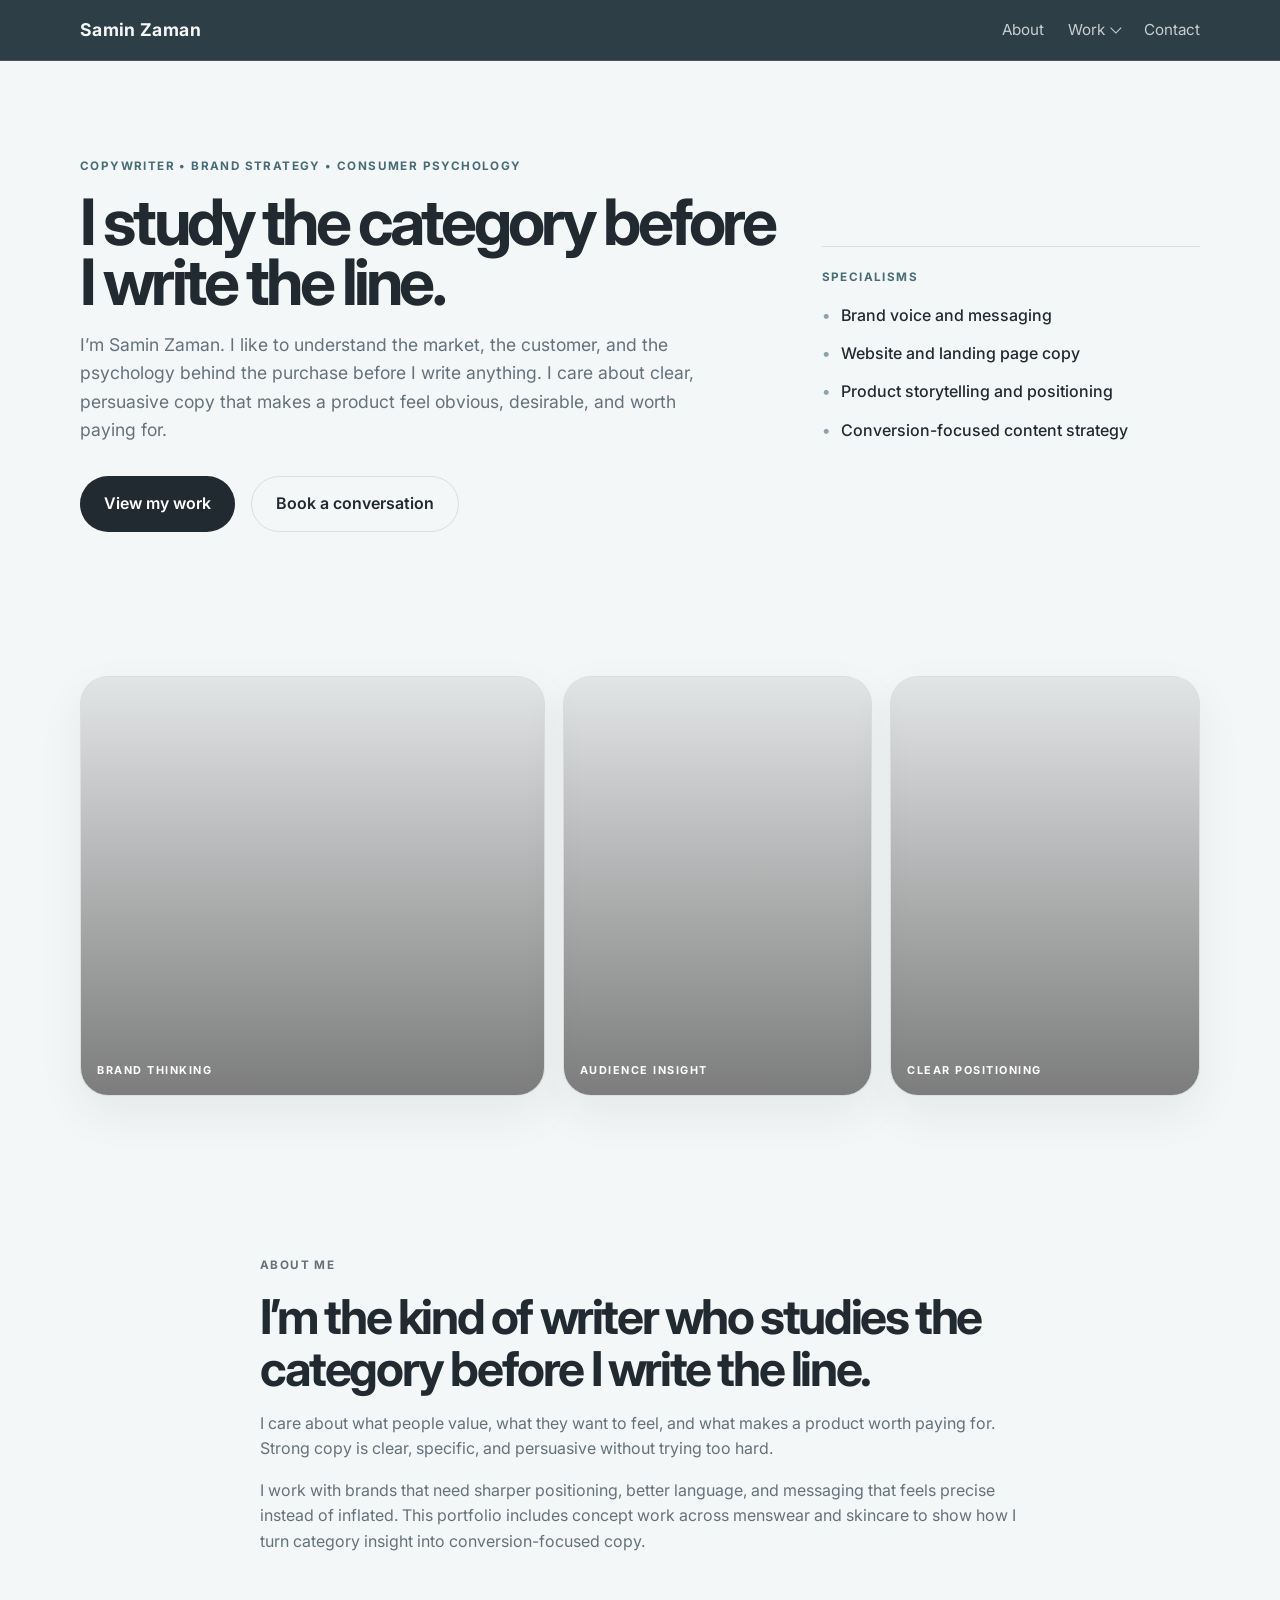
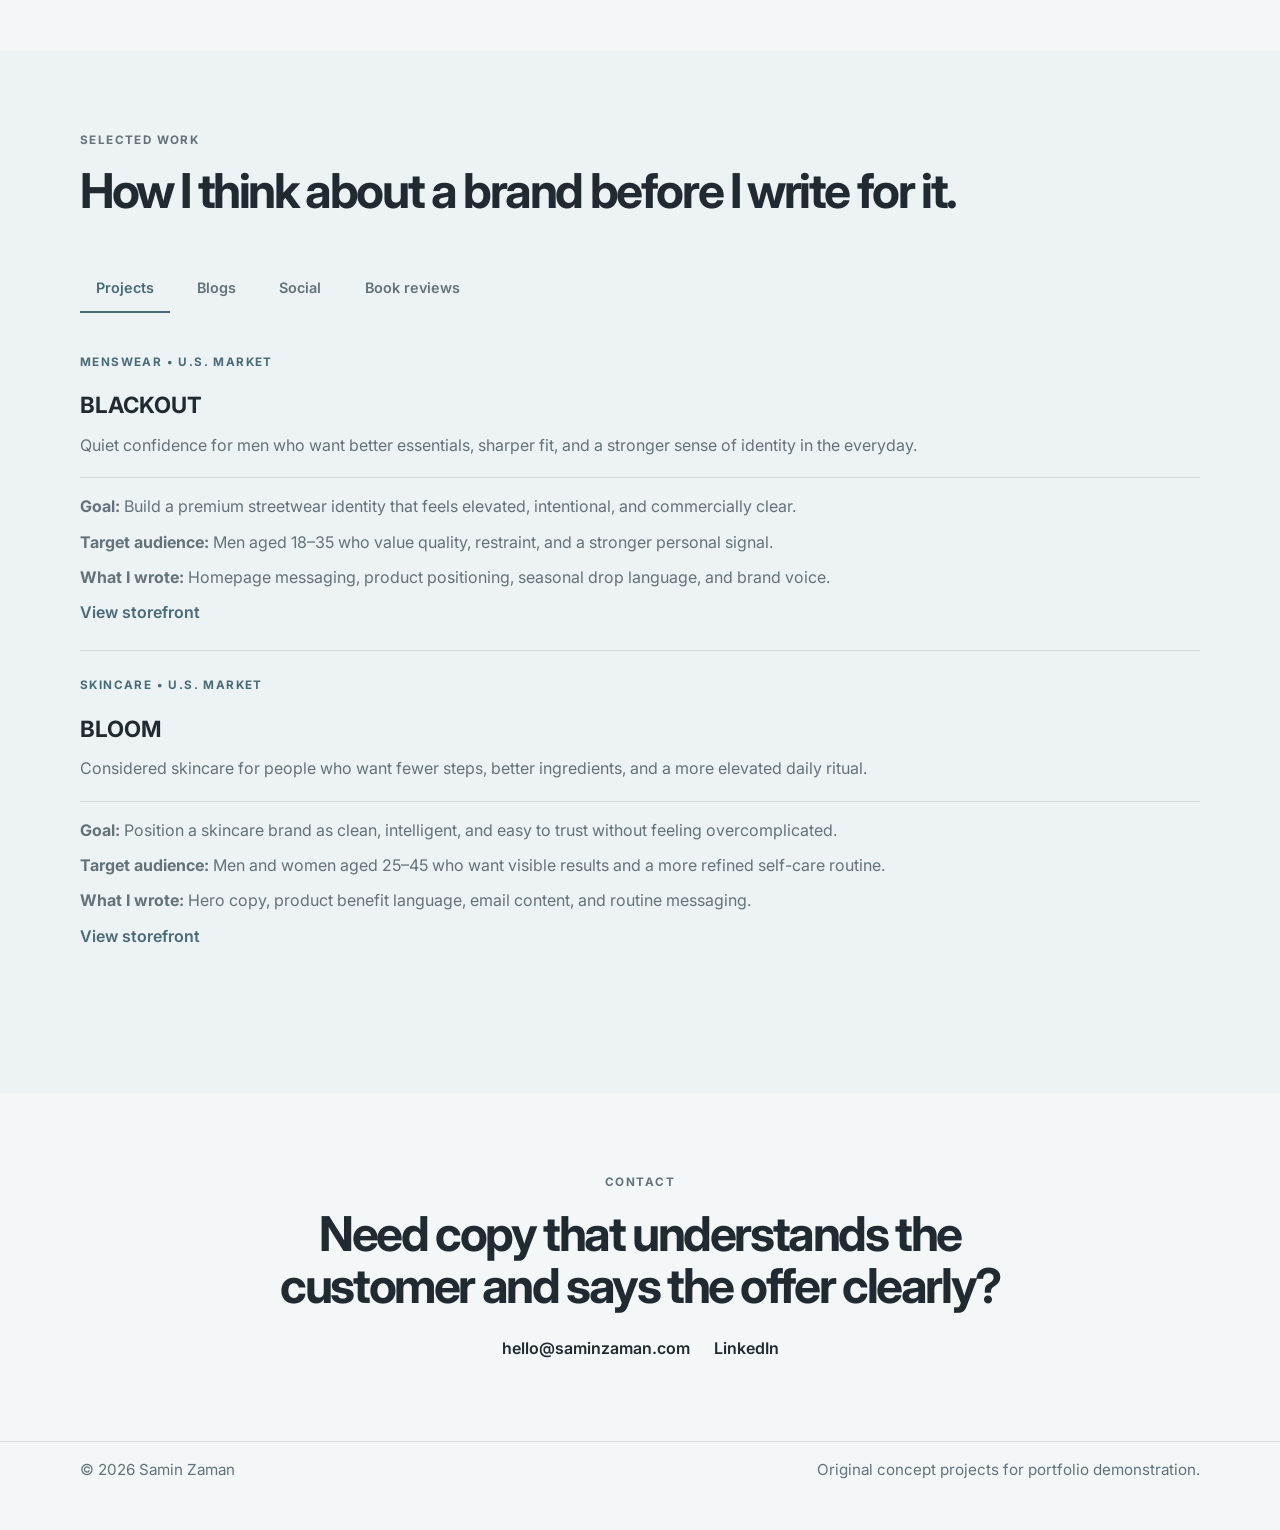
==== index.html @ b3afedee "Switch work categories in place" ====
<!DOCTYPE html>
<html lang="en">
  <head>
    <meta charset="UTF-8" />
    <meta name="viewport" content="width=device-width, initial-scale=1.0" />
    <title>Samin Zaman | Copywriter</title>
    <meta
      name="description"
      content="Portfolio of Samin Zaman, a copywriter crafting clear, audience-first messaging for consumer brands."
    />
    <link rel="preconnect" href="https://fonts.googleapis.com" />
    <link rel="preconnect" href="https://fonts.gstatic.com" crossorigin />
    <link
      href="https://fonts.googleapis.com/css2?family=Inter:wght@400;500;600;700;800&display=swap"
      rel="stylesheet"
    />
    <link rel="stylesheet" href="styles.css" />
  </head>
  <body>
    <header class="site-header">
      <div class="container nav-wrap">
        <a href="index.html" class="brand">Samin Zaman</a>
        <nav class="site-nav" aria-label="Main navigation">
          <a href="#about">About</a>
          <details class="nav-dropdown">
            <summary>Work</summary>
            <div class="dropdown-menu">
              <a href="#projects">Projects</a>
              <a href="#blogs">Blogs</a>
              <a href="#social">Social</a>
              <a href="#reviews">Book reviews</a>
            </div>
          </details>
          <a href="#contact">Contact</a>
        </nav>
      </div>
    </header>

    <main>
      <section class="hero">
        <div class="container hero-grid">
          <div>
            <p class="eyebrow">Copywriter • Brand strategy • Consumer psychology</p>
            <h1>I study the category before I write the line.</h1>
            <p class="lead">
              I’m Samin Zaman. I like to understand the market, the customer, and the psychology behind the purchase before I write anything. I care about clear, persuasive copy that makes a product feel obvious, desirable, and worth paying for.
            </p>
            <div class="cta-row">
              <a class="button primary" href="#work">View my work</a>
              <a class="button secondary" href="#contact">Book a conversation</a>
            </div>
          </div>

          <div class="hero-card">
            <p class="card-label">Specialisms</p>
            <ul>
              <li>Brand voice and messaging</li>
              <li>Website and landing page copy</li>
              <li>Product storytelling and positioning</li>
              <li>Conversion-focused content strategy</li>
            </ul>
          </div>
        </div>
      </section>

      <section class="section image-strip-section">
        <div class="container image-strip">
          <figure class="image-tile image-tile-one">
            <figcaption>Brand thinking</figcaption>
          </figure>
          <figure class="image-tile image-tile-two">
            <figcaption>Audience insight</figcaption>
          </figure>
          <figure class="image-tile image-tile-three">
            <figcaption>Clear positioning</figcaption>
          </figure>
        </div>
      </section>

      <section id="about" class="section">
        <div class="container narrow">
          <p class="section-tag">About me</p>
          <h2>I’m the kind of writer who studies the category before I write the line.</h2>
          <p>
            I care about what people value, what they want to feel, and what makes a product worth paying for. Strong copy is clear, specific, and persuasive without trying too hard.
          </p>
          <p>
            I work with brands that need sharper positioning, better language, and messaging that feels precise instead of inflated. This portfolio includes concept work across menswear and skincare to show how I turn category insight into conversion-focused copy.
          </p>
        </div>
      </section>

      <section id="work" class="section alt">
        <div class="container">
          <div class="section-header">
            <div>
              <p class="section-tag">Selected work</p>
              <h2>How I think about a brand before I write for it.</h2>
            </div>
          </div>

          <nav class="work-tabs" aria-label="Work categories">
            <button id="projects-tab" class="work-tab is-active" type="button" role="tab" aria-selected="true" aria-controls="projects" data-work-tab="projects">Projects</button>
            <button id="blogs-tab" class="work-tab" type="button" role="tab" aria-selected="false" aria-controls="blogs" data-work-tab="blogs">Blogs</button>
            <button id="social-tab" class="work-tab" type="button" role="tab" aria-selected="false" aria-controls="social" data-work-tab="social">Social</button>
            <button id="reviews-tab" class="work-tab" type="button" role="tab" aria-selected="false" aria-controls="reviews" data-work-tab="reviews">Book reviews</button>
          </nav>

          <div id="projects" class="project-stack work-panel" role="tabpanel" aria-labelledby="projects-tab" data-work-panel="projects">
            <article class="project-entry">
              <div class="project-meta">Menswear • U.S. market</div>
              <h3><a class="project-title-link" href="https://samin-zaman1.github.io/blackout/" target="_blank" rel="noreferrer">BLACKOUT</a></h3>
              <p>
                Quiet confidence for men who want better essentials, sharper fit, and a stronger sense of identity in the everyday.
              </p>

              <div class="brief-block">
                <p><strong>Goal:</strong> Build a premium streetwear identity that feels elevated, intentional, and commercially clear.</p>
                <p><strong>Target audience:</strong> Men aged 18–35 who value quality, restraint, and a stronger personal signal.</p>
                <p><strong>What I wrote:</strong> Homepage messaging, product positioning, seasonal drop language, and brand voice.</p>
              </div>

              <a href="https://samin-zaman1.github.io/blackout/" class="inline-link" target="_blank" rel="noreferrer">View storefront</a>
            </article>

            <article class="project-entry">
              <div class="project-meta">Skincare • U.S. market</div>
              <h3><a class="project-title-link" href="https://samin-zaman1.github.io/bloom/" target="_blank" rel="noreferrer">BLOOM</a></h3>
              <p>
                Considered skincare for people who want fewer steps, better ingredients, and a more elevated daily ritual.
              </p>

              <div class="brief-block">
                <p><strong>Goal:</strong> Position a skincare brand as clean, intelligent, and easy to trust without feeling overcomplicated.</p>
                <p><strong>Target audience:</strong> Men and women aged 25–45 who want visible results and a more refined self-care routine.</p>
                <p><strong>What I wrote:</strong> Hero copy, product benefit language, email content, and routine messaging.</p>
              </div>

              <a href="https://samin-zaman1.github.io/bloom/" class="inline-link" target="_blank" rel="noreferrer">View storefront</a>
            </article>
          </div>

          <div class="work-writing">
            <section id="blogs" class="work-subsection work-panel" role="tabpanel" aria-labelledby="blogs-tab" data-work-panel="blogs" hidden>
              <p class="section-tag">Blogs</p>
              <h3>Longer pieces built around perspective, culture, and consumer behavior.</h3>
              <p>
                I write essays and brand-led blog content that turn observation into clear, useful language. The focus is on signal over noise: sharper thinking, stronger structure, and a tone that feels informed rather than inflated.
              </p>
            </section>

            <section id="social" class="work-subsection work-panel" role="tabpanel" aria-labelledby="social-tab" data-work-panel="social" hidden>
              <p class="section-tag">Social media content</p>
              <h3>Short-form copy that lands fast and still feels human.</h3>
              <p>
                Social content is where brand voice gets tested. I write captions, launch copy, and platform-specific messaging that balances aspiration with clarity, helping products feel relevant without sounding forced.
              </p>
            </section>

            <section id="reviews" class="work-subsection work-panel" role="tabpanel" aria-labelledby="reviews-tab" data-work-panel="reviews" hidden>
              <p class="section-tag">Book reviews</p>
              <h3>Criticism and reflection shaped by taste, attention, and the way culture moves.</h3>
              <p>
                I also write reflective reviews and cultural notes that connect reading to how people think, buy, and value things. The goal is to translate ideas into language that feels thoughtful, precise, and genuinely lived-in.
              </p>
            </section>
          </div>
        </div>
      </section>

      <section id="contact" class="section contact">
        <div class="container narrow center">
          <p class="section-tag">Contact</p>
          <h2>Need copy that understands the customer and says the offer clearly?</h2>
          <div class="contact-links">
            <a href="mailto:hello@saminzaman.com">hello@saminzaman.com</a>
            <a href="https://www.linkedin.com" target="_blank" rel="noreferrer">LinkedIn</a>
          </div>
        </div>
      </section>
    </main>

    <footer class="site-footer">
      <div class="container footer-wrap">
        <p>© <span id="year"></span> Samin Zaman</p>
        <p>Original concept projects for portfolio demonstration.</p>
      </div>
    </footer>

    <script src="script.js"></script>
  </body>
</html>
---- styles.css ----
:root {
  --bg: #f4f7f8;
  --panel: #ffffff;
  --panel-alt: #edf2f4;
  --ink: #202a30;
  --muted: #64727a;
  --line: rgba(32, 42, 48, 0.12);
  --accent: #496b78;
  --accent-soft: #dce8ec;
  --gold: #8ba3ad;
  --shadow: 0 18px 45px rgba(32, 42, 48, 0.07);
}

* {
  box-sizing: border-box;
}

html {
  scroll-behavior: smooth;
}

body {
  margin: 0;
  font-family: "Inter", sans-serif;
  background: var(--bg);
  color: var(--ink);
  line-height: 1.6;
}

a {
  color: inherit;
  text-decoration: none;
}

img {
  max-width: 100%;
  display: block;
}

p,
ul {
  margin-top: 0;
}

.container {
  width: min(1120px, calc(100% - 2rem));
  margin: 0 auto;
}

.narrow {
  max-width: 760px;
}

.site-header {
  position: sticky;
  top: 0;
  z-index: 20;
  backdrop-filter: blur(10px);
  background: rgba(38, 55, 63, 0.96);
  border-bottom: 1px solid rgba(255, 255, 255, 0.12);
}

.nav-wrap {
  display: flex;
  align-items: center;
  justify-content: space-between;
  padding: 1rem 0;
}

.brand {
  font-size: 1.1rem;
  font-weight: 700;
  letter-spacing: 0.02em;
  color: #f4f7f8;
}

.site-nav {
  display: flex;
  align-items: center;
  gap: 1.5rem;
  font-size: 0.95rem;
  color: rgba(244, 247, 248, 0.78);
}

.nav-dropdown {
  position: relative;
}

.nav-dropdown summary {
  cursor: pointer;
  list-style: none;
  color: inherit;
}

.nav-dropdown summary::-webkit-details-marker {
  display: none;
}

.nav-dropdown summary::after {
  content: "";
  display: inline-block;
  width: 0.42rem;
  height: 0.42rem;
  margin: 0 0 0.18rem 0.45rem;
  border-right: 1px solid currentColor;
  border-bottom: 1px solid currentColor;
  transform: rotate(45deg);
  transition: transform 0.2s ease;
}

.nav-dropdown[open] summary::after {
  margin-bottom: -0.05rem;
  transform: rotate(225deg);
}

.dropdown-menu {
  position: absolute;
  top: calc(100% + 0.75rem);
  right: 0;
  min-width: 170px;
  padding: 0.6rem 0;
  background: #2f454e;
  border: 1px solid rgba(255, 255, 255, 0.16);
  box-shadow: 0 16px 32px rgba(18, 28, 33, 0.2);
}

.dropdown-menu a {
  display: block;
  padding: 0.55rem 0.9rem;
  white-space: nowrap;
  color: rgba(244, 247, 248, 0.86);
}

.dropdown-menu a:hover {
  background: rgba(255, 255, 255, 0.1);
  color: #ffffff;
}

.site-nav > a:hover,
.nav-dropdown summary:hover,
.inline-link:hover,
.contact-links a:hover {
  color: var(--accent);
}

.site-nav > a:hover,
.nav-dropdown summary:hover {
  color: #ffffff;
}

.hero {
  padding: 6rem 0 4rem;
}

.hero-grid {
  display: grid;
  grid-template-columns: 1.5fr 0.8fr;
  gap: 2rem;
  align-items: center;
}

.eyebrow,
.section-tag,
.project-meta,
.card-label {
  color: var(--accent);
  text-transform: uppercase;
  letter-spacing: 0.12em;
  font-size: 0.73rem;
  font-weight: 700;
  margin-bottom: 1rem;
}

.light {
  color: rgba(255, 255, 255, 0.8);
}

h1 {
  font-size: clamp(2.8rem, 5vw, 5rem);
  line-height: 0.94;
  margin: 0 0 1.2rem;
  letter-spacing: -0.06em;
}

h2 {
  font-size: clamp(2rem, 4vw, 3rem);
  line-height: 1.08;
  letter-spacing: -0.05em;
  margin: 0 0 1rem;
}

h3 {
  font-size: 1.4rem;
  margin: 0 0 0.6rem;
}

.project-title-link:hover {
  color: var(--accent);
}

.lead,
.note,
.service-item p,
.project-card p,
.project-card li,
.contact p,
.narrow p,
.section p {
  color: var(--muted);
}

.lead {
  max-width: 620px;
  font-size: 1.1rem;
}

.cta-row {
  display: flex;
  gap: 1rem;
  margin-top: 2rem;
  flex-wrap: wrap;
}

.button {
  display: inline-flex;
  align-items: center;
  justify-content: center;
  border-radius: 999px;
  padding: 0.9rem 1.5rem;
  font-weight: 600;
  transition: 0.2s ease;
}

.button.primary {
  background: var(--ink);
  color: #fff;
}

.button.primary:hover {
  background: var(--accent);
}

.button.secondary {
  border: 1px solid var(--line);
  background: transparent;
}

.hero-card {
  background: transparent;
  border-top: 1px solid var(--line);
  border-left: none;
  border-right: none;
  border-bottom: none;
  border-radius: 0;
  box-shadow: none;
  padding: 1.3rem 0 0;
}

.hero-card ul {
  list-style: none;
  padding: 0;
  margin: 0;
  display: grid;
  gap: 0.8rem;
  color: var(--ink);
  font-weight: 500;
}

.hero-card li {
  position: relative;
  padding-left: 1.2rem;
}

.hero-card li::before {
  content: "•";
  position: absolute;
  left: 0;
  color: var(--gold);
}

.image-strip-section {
  padding-top: 0;
}

.image-strip {
  display: grid;
  grid-template-columns: 1.5fr 1fr 1fr;
  gap: 1.1rem;
  align-items: stretch;
}

.image-tile {
  position: relative;
  min-height: 320px;
  margin: 0;
  border-radius: 28px;
  background-size: cover;
  background-position: center;
  border: 1px solid var(--line);
  box-shadow: var(--shadow);
  overflow: hidden;
  display: flex;
  align-items: flex-end;
  padding: 1rem;
}

.image-tile::before {
  content: "";
  position: absolute;
  inset: 0;
  background: linear-gradient(180deg, rgba(14, 12, 11, 0.08), rgba(14, 12, 11, 0.52));
}

.image-tile figcaption {
  position: relative;
  z-index: 1;
  color: #fff;
  font-size: 0.68rem;
  letter-spacing: 0.14em;
  text-transform: uppercase;
  font-weight: 700;
}

.image-tile-one {
  min-height: 420px;
  background-image: url('https://images.unsplash.com/photo-1522202176988-66273c2fd55f?auto=format&fit=crop&w=1200&q=80');
}

.image-tile-two {
  min-height: 420px;
  background-image: url('https://images.unsplash.com/photo-1521572267360-ee0c2909d518?auto=format&fit=crop&w=1200&q=80');
}

.image-tile-three {
  min-height: 420px;
  background-image: url('https://images.unsplash.com/photo-1515377905703-c4788e51af15?auto=format&fit=crop&w=1200&q=80');
}

.section {
  padding: 5rem 0;
}

.section.alt {
  background: var(--panel-alt);
}

.section-header {
  display: flex;
  align-items: end;
  justify-content: space-between;
  gap: 1rem;
  margin-bottom: 2rem;
}

.work-tabs {
  display: flex;
  gap: 0.35rem;
  margin-bottom: 2.5rem;
  overflow-x: auto;
  scrollbar-width: thin;
}

.work-tab {
  appearance: none;
  flex: 0 0 auto;
  padding: 0.7rem 1rem;
  border: 0;
  border-bottom: 2px solid transparent;
  background: transparent;
  color: var(--muted);
  font: inherit;
  font-size: 0.9rem;
  font-weight: 600;
  white-space: nowrap;
  cursor: pointer;
}

.work-tab:hover,
.work-tab:focus-visible,
.work-tab.is-active {
  color: var(--accent);
  border-bottom-color: var(--accent);
}

.work-tab:focus-visible {
  outline: 2px solid var(--accent);
  outline-offset: 2px;
}

.work-tab + .work-tab {
  margin-left: 0.35rem;
}

.work-writing {
  margin-top: 4rem;
}

.work-subsection {
  scroll-margin-top: 6rem;
  border-top: 1px solid var(--line);
  padding: 2rem 0 0;
}

.work-subsection + .work-subsection {
  margin-top: 2.5rem;
}

#projects .project-entry:first-child {
  border-top: none;
  padding-top: 0;
}

.note {
  max-width: 420px;
}

.project-stack,
.services-grid {
  display: grid;
  grid-template-columns: 1fr;
  gap: 1.5rem;
}

.project-entry,
.service-item,
.overview-card {
  background: transparent;
  border: none;
  border-top: 1px solid var(--line);
  border-radius: 0;
  padding: 1.6rem 0 0;
  box-shadow: none;
}

.project-entry ul,
.project-card ul {
  margin: 1rem 0 1.2rem;
  padding-left: 1.1rem;
  color: var(--muted);
}

.brief-block {
  margin-top: 1.2rem;
  padding-top: 1rem;
  border-top: 1px solid var(--line);
}

.brief-block p {
  margin-bottom: 0.6rem;
}

.sample-stack {
  display: grid;
  grid-template-columns: 1fr;
  gap: 1.5rem;
}

.sample-item {
  border-top: 1px solid var(--line);
  padding-top: 1.4rem;
}

.sample-tag {
  color: var(--accent);
  text-transform: uppercase;
  letter-spacing: 0.12em;
  font-size: 0.7rem;
  font-weight: 700;
  margin-bottom: 0.7rem;
}

.inline-link {
  color: var(--accent);
  font-weight: 600;
}

.services-grid {
  margin-top: 2rem;
}

.contact {
  text-align: center;
}

.contact-links {
  display: flex;
  justify-content: center;
  gap: 1.5rem;
  flex-wrap: wrap;
  margin-top: 1.5rem;
  font-weight: 600;
}

.project-page {
  padding-bottom: 2rem;
}

.project-hero {
  padding: 5rem 0 3rem;
  background: linear-gradient(140deg, #111111, #2d2a26 55%, #4a3f35 100%);
  color: #fff;
}

.project-hero-inner {
  min-height: 240px;
  display: flex;
  align-items: end;
}

.menswear-hero {
  background: linear-gradient(135deg, #201c1a 0%, #4b392e 50%, #8f6a3d 100%);
}

.skincare-hero {
  background: linear-gradient(135deg, #1b2d2a 0%, #3d5d54 52%, #7aa89a 100%);
}

.project-overview {
  display: grid;
  grid-template-columns: 1fr;
  gap: 1.5rem;
  margin-top: -2rem;
}

.overview-card.accent {
  background: transparent;
}

.sample-block {
  border: none;
  border-top: 1px solid var(--line);
  background: transparent;
  padding: 1.4rem 0 0;
  border-radius: 0;
  margin-top: 1.4rem;
}

.feature-copy {
  font-size: 1.1rem;
  color: var(--ink);
}

.cta-section {
  padding-top: 1rem;
}

.site-footer {
  border-top: 1px solid var(--line);
  padding: 1rem 0 2rem;
}

.footer-wrap {
  display: flex;
  justify-content: space-between;
  gap: 1rem;
  color: var(--muted);
  font-size: 0.95rem;
}

@media (max-width: 760px) {
  .hero-grid,
  .image-strip,
  .project-stack,
  .services-grid,
  .project-overview {
    grid-template-columns: 1fr;
  }

  .section-header,
  .footer-wrap {
    display: block;
  }

  .hero {
    padding-top: 4rem;
  }

  h1 {
    letter-spacing: -0.04em;
  }
}
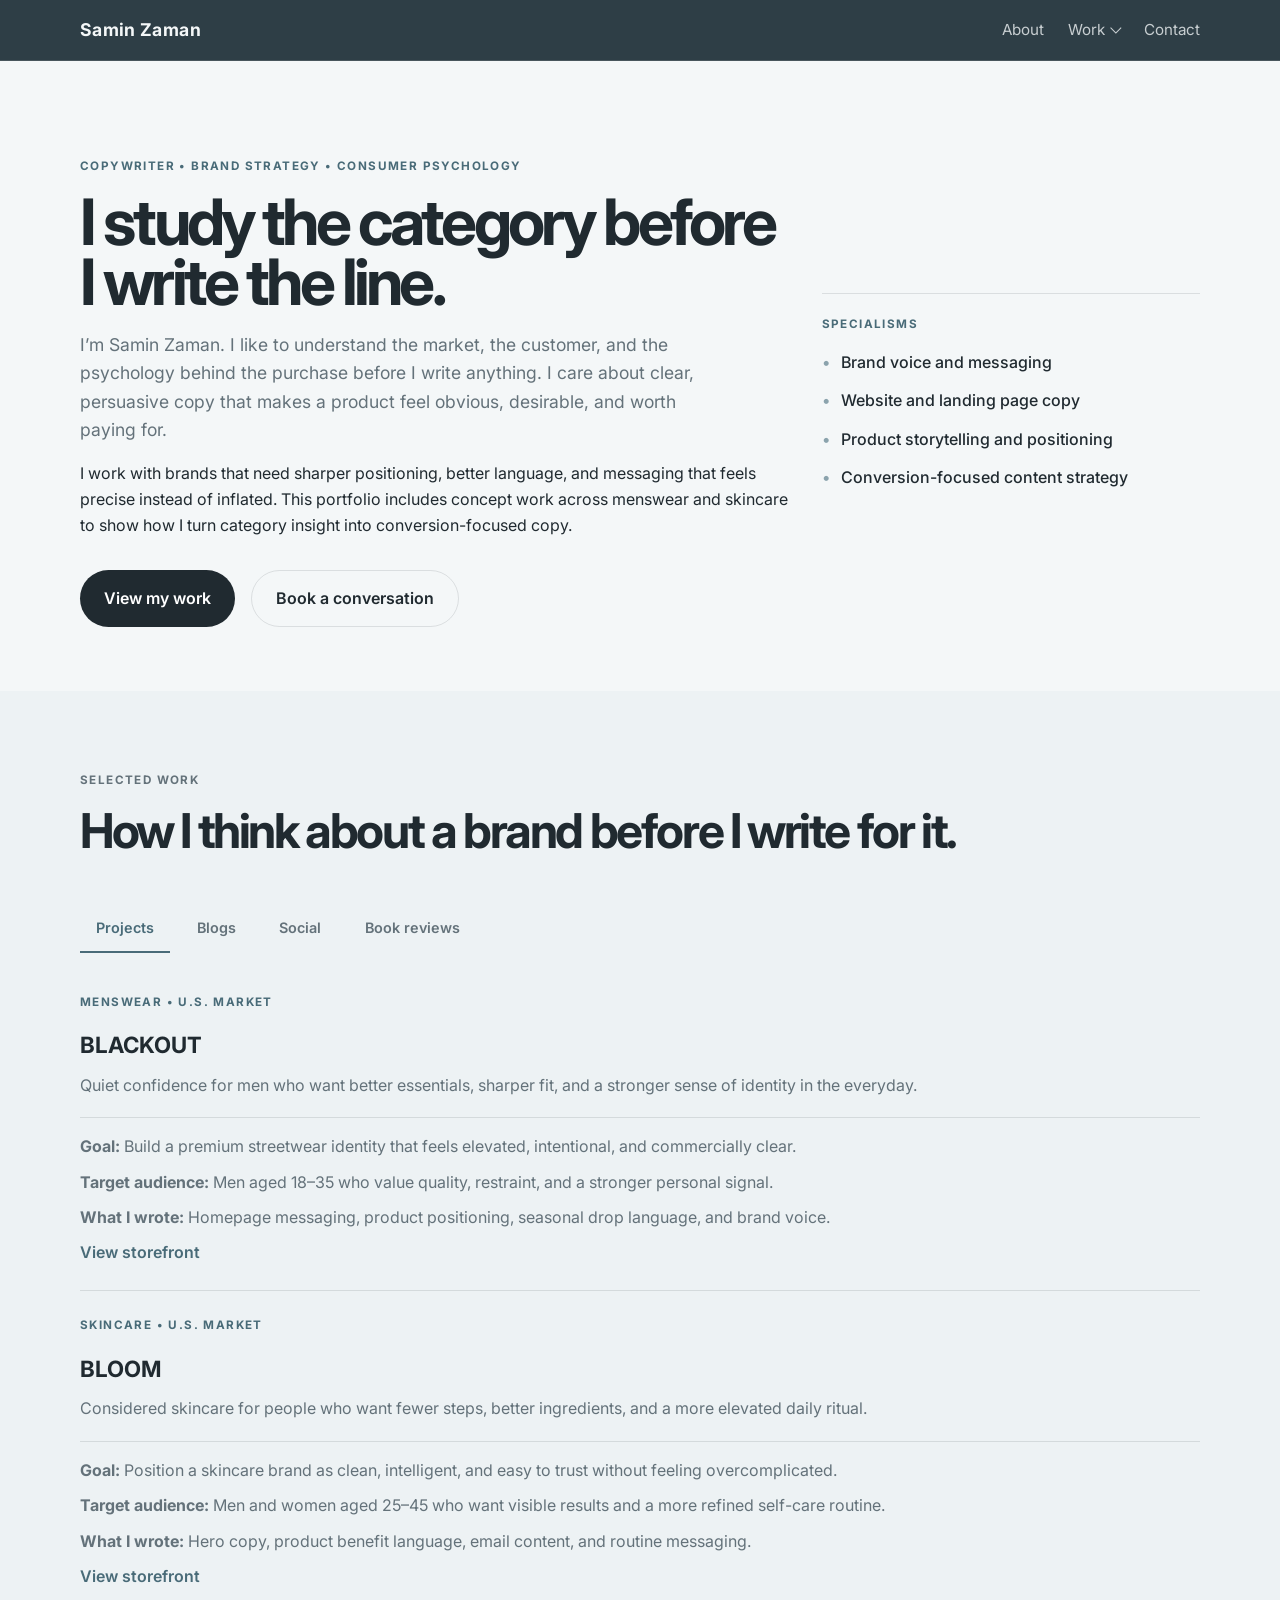
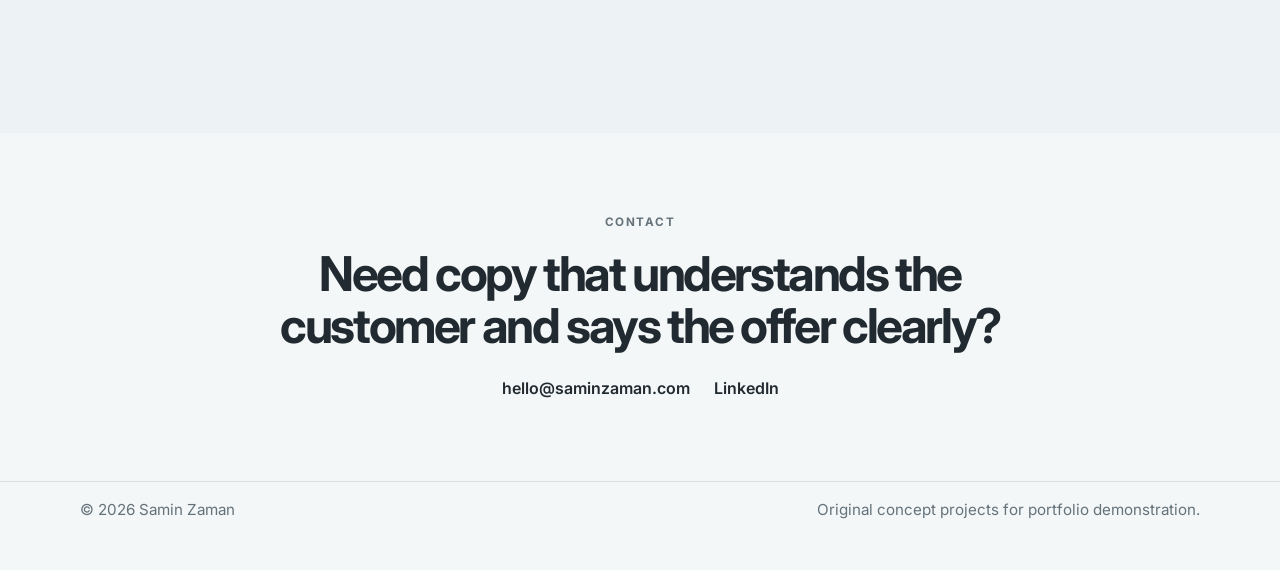
==== commit c717736b: "Remove image strip, merge About into the hero The work/tabs section now follows the hero directly, a" ====
--- a/index.html
+++ b/index.html
@@ -25,10 +25,10 @@
           <details class="nav-dropdown">
             <summary>Work</summary>
             <div class="dropdown-menu">
-              <a href="#projects">Projects</a>
-              <a href="#blogs">Blogs</a>
-              <a href="#social">Social</a>
-              <a href="#reviews">Book reviews</a>
+              <a class="work-menu-link" href="#projects" data-work-tab="projects">Projects</a>
+              <a class="work-menu-link" href="#blogs" data-work-tab="blogs">Blogs</a>
+              <a class="work-menu-link" href="#social" data-work-tab="social">Social</a>
+              <a class="work-menu-link" href="#reviews" data-work-tab="reviews">Book reviews</a>
             </div>
           </details>
           <a href="#contact">Contact</a>
@@ -37,13 +37,16 @@
     </header>
 
     <main>
-      <section class="hero">
+      <section id="about" class="hero">
         <div class="container hero-grid">
           <div>
             <p class="eyebrow">Copywriter • Brand strategy • Consumer psychology</p>
             <h1>I study the category before I write the line.</h1>
             <p class="lead">
               I’m Samin Zaman. I like to understand the market, the customer, and the psychology behind the purchase before I write anything. I care about clear, persuasive copy that makes a product feel obvious, desirable, and worth paying for.
+            </p>
+            <p>
+              I work with brands that need sharper positioning, better language, and messaging that feels precise instead of inflated. This portfolio includes concept work across menswear and skincare to show how I turn category insight into conversion-focused copy.
             </p>
             <div class="cta-row">
               <a class="button primary" href="#work">View my work</a>
@@ -60,33 +63,6 @@
               <li>Conversion-focused content strategy</li>
             </ul>
           </div>
-        </div>
-      </section>
-
-      <section class="section image-strip-section">
-        <div class="container image-strip">
-          <figure class="image-tile image-tile-one">
-            <figcaption>Brand thinking</figcaption>
-          </figure>
-          <figure class="image-tile image-tile-two">
-            <figcaption>Audience insight</figcaption>
-          </figure>
-          <figure class="image-tile image-tile-three">
-            <figcaption>Clear positioning</figcaption>
-          </figure>
-        </div>
-      </section>
-
-      <section id="about" class="section">
-        <div class="container narrow">
-          <p class="section-tag">About me</p>
-          <h2>I’m the kind of writer who studies the category before I write the line.</h2>
-          <p>
-            I care about what people value, what they want to feel, and what makes a product worth paying for. Strong copy is clear, specific, and persuasive without trying too hard.
-          </p>
-          <p>
-            I work with brands that need sharper positioning, better language, and messaging that feels precise instead of inflated. This portfolio includes concept work across menswear and skincare to show how I turn category insight into conversion-focused copy.
-          </p>
         </div>
       </section>
 
@@ -163,6 +139,17 @@
               <p>
                 I also write reflective reviews and cultural notes that connect reading to how people think, buy, and value things. The goal is to translate ideas into language that feels thoughtful, precise, and genuinely lived-in.
               </p>
+
+              <div class="project-stack">
+                <article class="project-entry">
+                  <div class="project-meta">Fiction • Fable</div>
+                  <h3>The Alchemist, Paulo Coelho</h3>
+                  <p>
+                    I went in expecting a quick fable and came out arguing with a stranger's idea of destiny. Beautiful prose, thin logic if you press on it.
+                  </p>
+                  <a href="reviews.html#the-alchemist" class="inline-link">Read the full review</a>
+                </article>
+              </div>
             </section>
           </div>
         </div>
--- a/styles.css
+++ b/styles.css
@@ -276,64 +276,6 @@
   position: absolute;
   left: 0;
   color: var(--gold);
-}
-
-.image-strip-section {
-  padding-top: 0;
-}
-
-.image-strip {
-  display: grid;
-  grid-template-columns: 1.5fr 1fr 1fr;
-  gap: 1.1rem;
-  align-items: stretch;
-}
-
-.image-tile {
-  position: relative;
-  min-height: 320px;
-  margin: 0;
-  border-radius: 28px;
-  background-size: cover;
-  background-position: center;
-  border: 1px solid var(--line);
-  box-shadow: var(--shadow);
-  overflow: hidden;
-  display: flex;
-  align-items: flex-end;
-  padding: 1rem;
-}
-
-.image-tile::before {
-  content: "";
-  position: absolute;
-  inset: 0;
-  background: linear-gradient(180deg, rgba(14, 12, 11, 0.08), rgba(14, 12, 11, 0.52));
-}
-
-.image-tile figcaption {
-  position: relative;
-  z-index: 1;
-  color: #fff;
-  font-size: 0.68rem;
-  letter-spacing: 0.14em;
-  text-transform: uppercase;
-  font-weight: 700;
-}
-
-.image-tile-one {
-  min-height: 420px;
-  background-image: url('https://images.unsplash.com/photo-1522202176988-66273c2fd55f?auto=format&fit=crop&w=1200&q=80');
-}
-
-.image-tile-two {
-  min-height: 420px;
-  background-image: url('https://images.unsplash.com/photo-1521572267360-ee0c2909d518?auto=format&fit=crop&w=1200&q=80');
-}
-
-.image-tile-three {
-  min-height: 420px;
-  background-image: url('https://images.unsplash.com/photo-1515377905703-c4788e51af15?auto=format&fit=crop&w=1200&q=80');
 }
 
 .section {
@@ -405,7 +347,8 @@
   margin-top: 2.5rem;
 }
 
-#projects .project-entry:first-child {
+#projects .project-entry:first-child,
+#reviews .project-entry:first-child {
   border-top: none;
   padding-top: 0;
 }
@@ -419,6 +362,10 @@
   display: grid;
   grid-template-columns: 1fr;
   gap: 1.5rem;
+}
+
+.work-panel[hidden] {
+  display: none;
 }
 
 .project-entry,
@@ -559,7 +506,6 @@
 
 @media (max-width: 760px) {
   .hero-grid,
-  .image-strip,
   .project-stack,
   .services-grid,
   .project-overview {
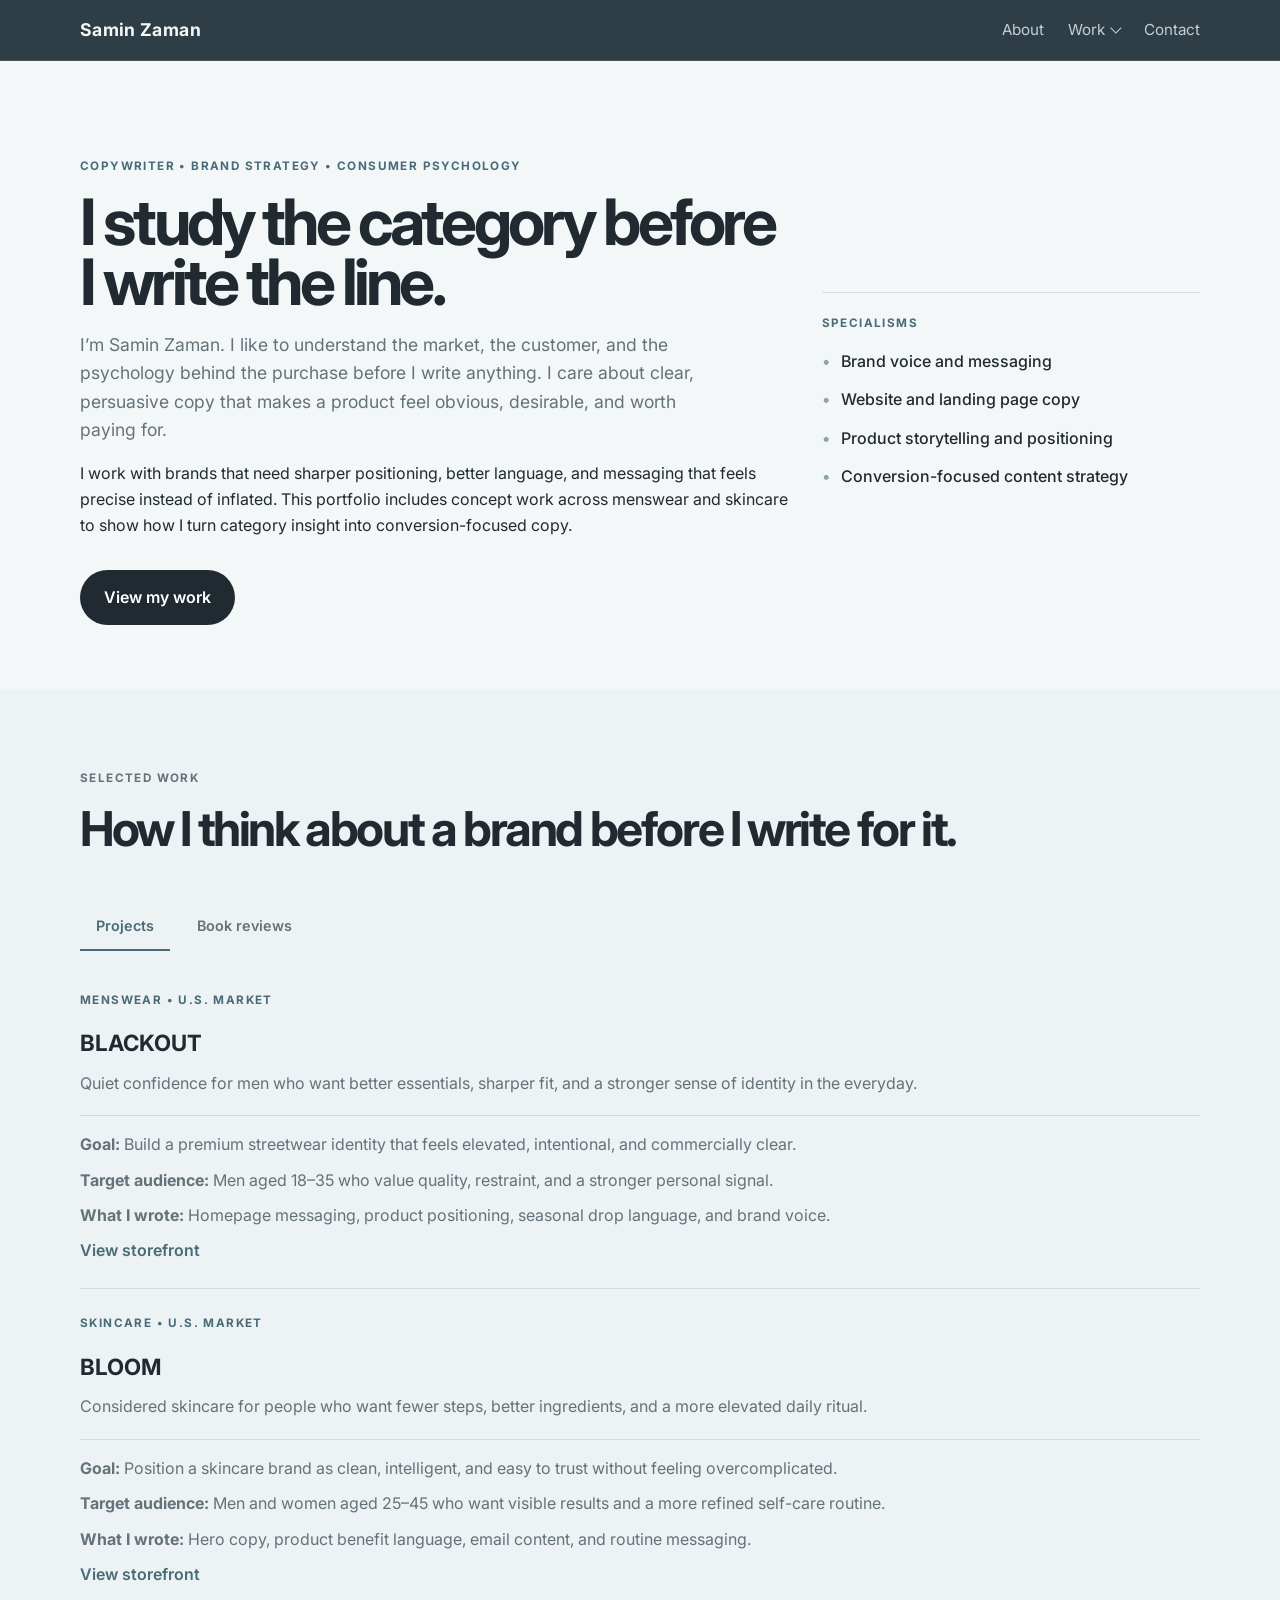
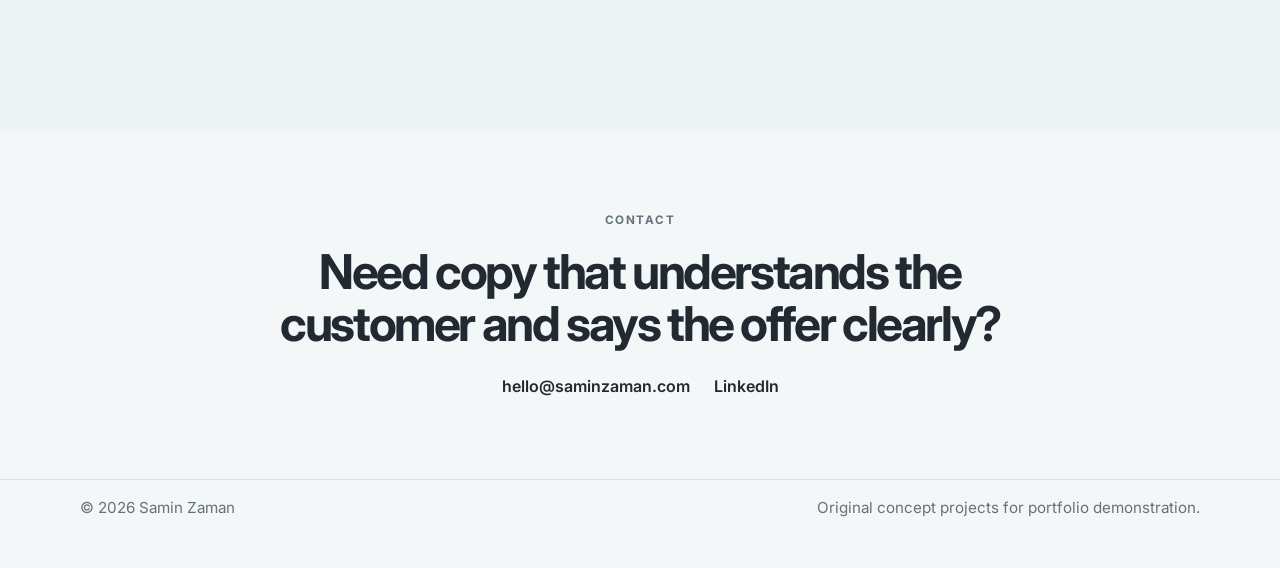
==== commit b6639f77: "Hide Blogs, Social tabs and the secondary CTA button Co-Authored-By: Claude Sonnet 5 <noreply@anthro" ====
--- a/index.html
+++ b/index.html
@@ -26,8 +26,6 @@
             <summary>Work</summary>
             <div class="dropdown-menu">
               <a class="work-menu-link" href="#projects" data-work-tab="projects">Projects</a>
-              <a class="work-menu-link" href="#blogs" data-work-tab="blogs">Blogs</a>
-              <a class="work-menu-link" href="#social" data-work-tab="social">Social</a>
               <a class="work-menu-link" href="#reviews" data-work-tab="reviews">Book reviews</a>
             </div>
           </details>
@@ -50,7 +48,6 @@
             </p>
             <div class="cta-row">
               <a class="button primary" href="#work">View my work</a>
-              <a class="button secondary" href="#contact">Book a conversation</a>
             </div>
           </div>
 
@@ -77,8 +74,6 @@
 
           <nav class="work-tabs" aria-label="Work categories">
             <button id="projects-tab" class="work-tab is-active" type="button" role="tab" aria-selected="true" aria-controls="projects" data-work-tab="projects">Projects</button>
-            <button id="blogs-tab" class="work-tab" type="button" role="tab" aria-selected="false" aria-controls="blogs" data-work-tab="blogs">Blogs</button>
-            <button id="social-tab" class="work-tab" type="button" role="tab" aria-selected="false" aria-controls="social" data-work-tab="social">Social</button>
             <button id="reviews-tab" class="work-tab" type="button" role="tab" aria-selected="false" aria-controls="reviews" data-work-tab="reviews">Book reviews</button>
           </nav>
 
@@ -117,22 +112,6 @@
           </div>
 
           <div class="work-writing">
-            <section id="blogs" class="work-subsection work-panel" role="tabpanel" aria-labelledby="blogs-tab" data-work-panel="blogs" hidden>
-              <p class="section-tag">Blogs</p>
-              <h3>Longer pieces built around perspective, culture, and consumer behavior.</h3>
-              <p>
-                I write essays and brand-led blog content that turn observation into clear, useful language. The focus is on signal over noise: sharper thinking, stronger structure, and a tone that feels informed rather than inflated.
-              </p>
-            </section>
-
-            <section id="social" class="work-subsection work-panel" role="tabpanel" aria-labelledby="social-tab" data-work-panel="social" hidden>
-              <p class="section-tag">Social media content</p>
-              <h3>Short-form copy that lands fast and still feels human.</h3>
-              <p>
-                Social content is where brand voice gets tested. I write captions, launch copy, and platform-specific messaging that balances aspiration with clarity, helping products feel relevant without sounding forced.
-              </p>
-            </section>
-
             <section id="reviews" class="work-subsection work-panel" role="tabpanel" aria-labelledby="reviews-tab" data-work-panel="reviews" hidden>
               <p class="section-tag">Book reviews</p>
               <h3>Criticism and reflection shaped by taste, attention, and the way culture moves.</h3>
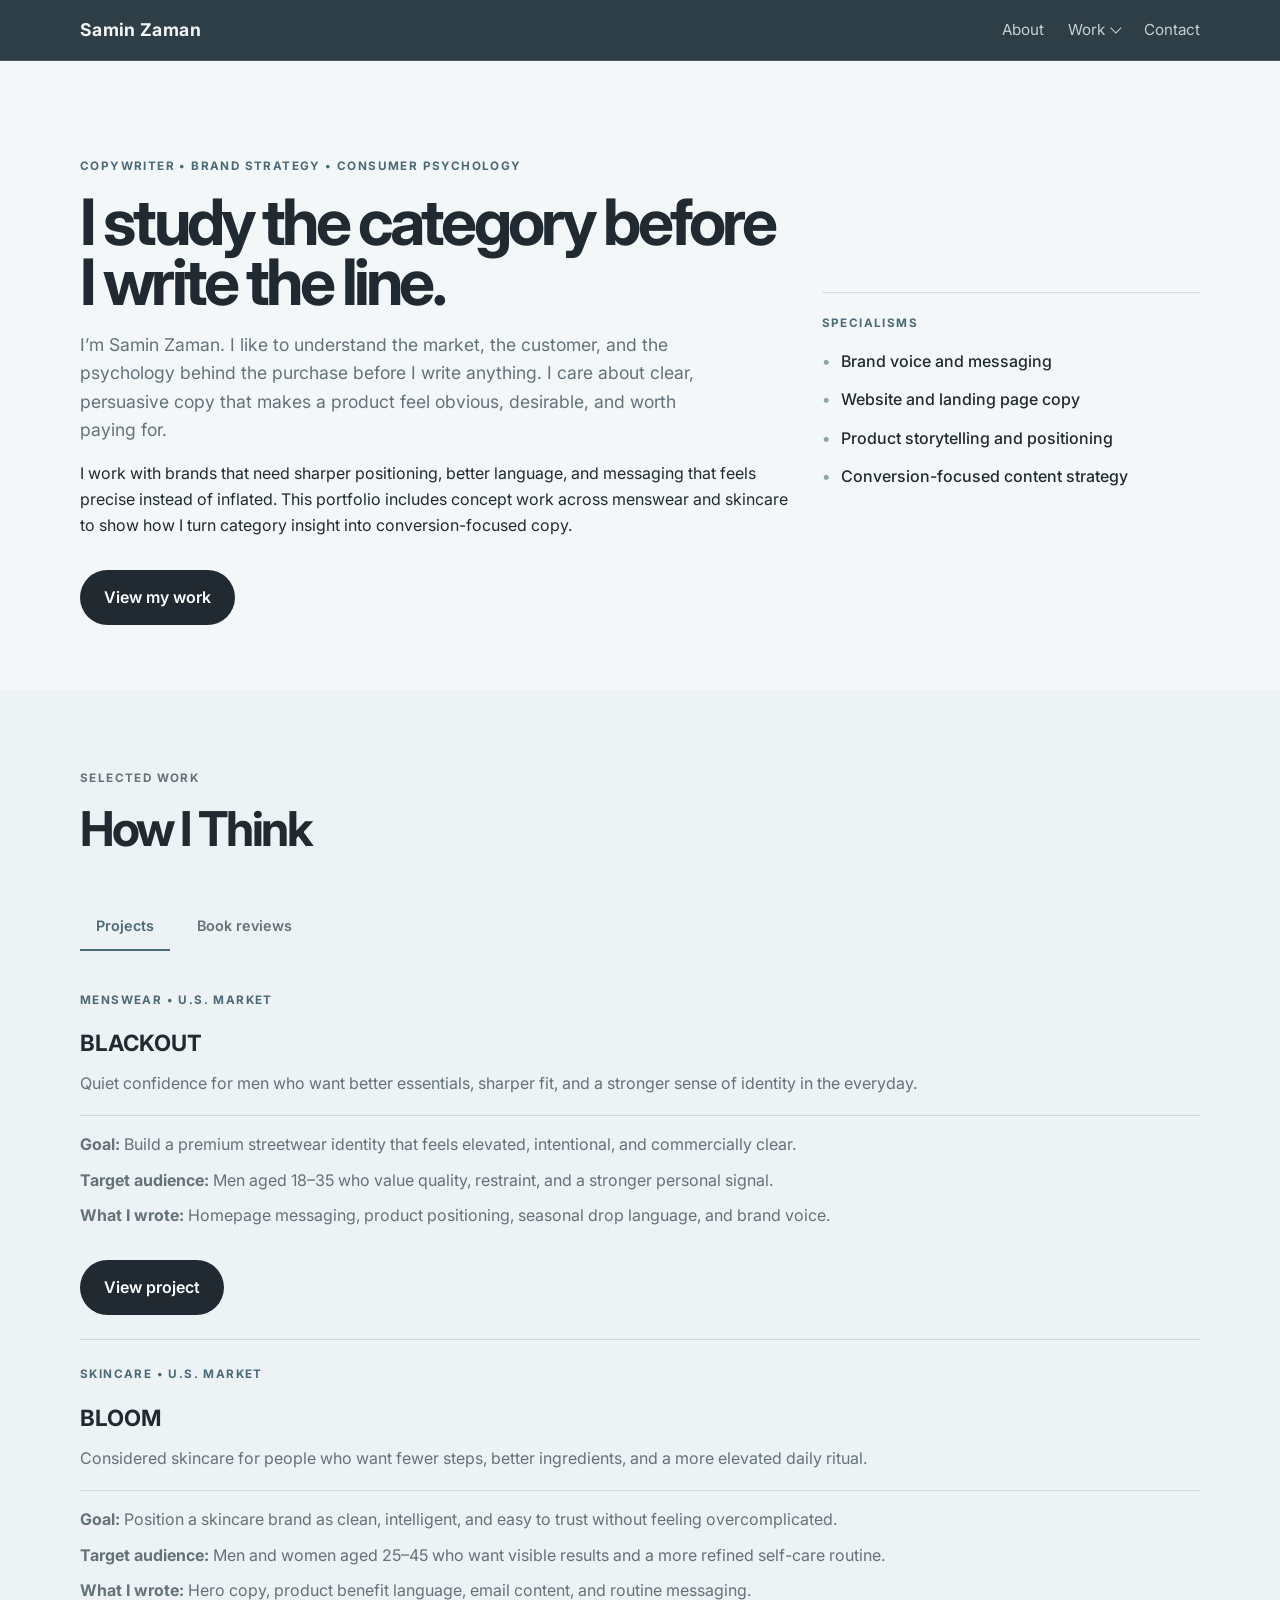
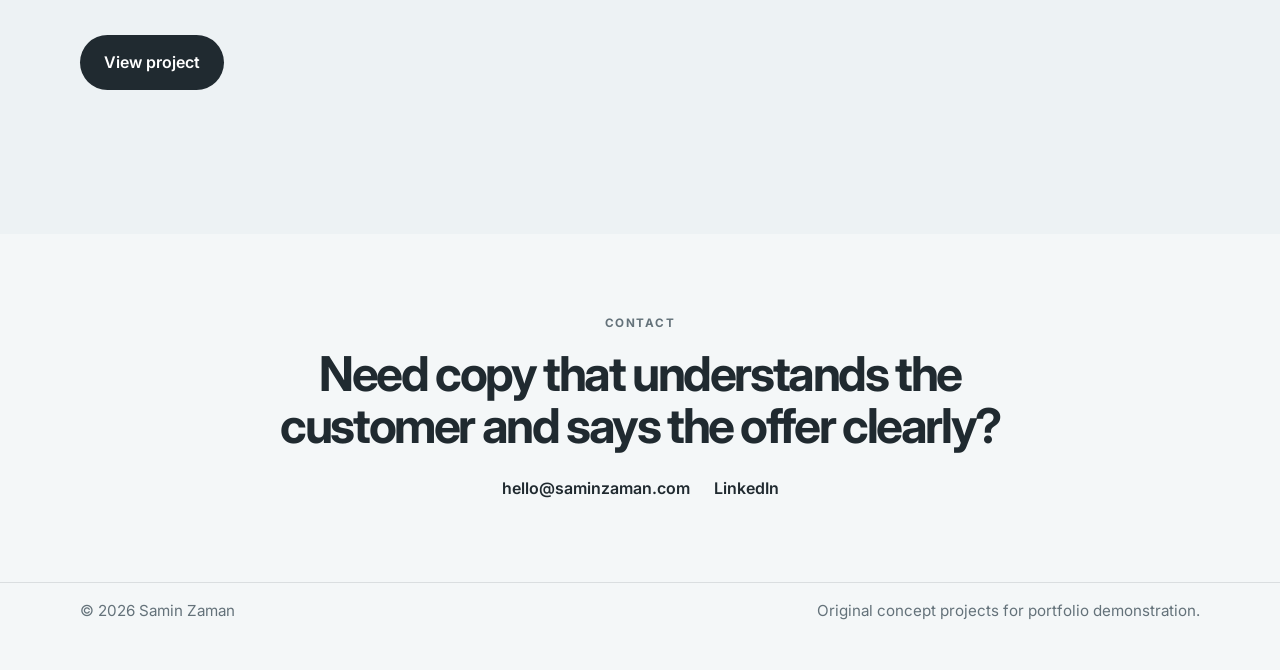
==== commit ad65827c: "Turn project links into distinct buttons, rename to View project Co-Authored-By: Claude Sonnet 5 <no" ====
--- a/index.html
+++ b/index.html
@@ -68,7 +68,7 @@
           <div class="section-header">
             <div>
               <p class="section-tag">Selected work</p>
-              <h2>How I think about a brand before I write for it.</h2>
+              <h2>How I Think</h2>
             </div>
           </div>
 
@@ -91,7 +91,9 @@
                 <p><strong>What I wrote:</strong> Homepage messaging, product positioning, seasonal drop language, and brand voice.</p>
               </div>
 
-              <a href="https://samin-zaman1.github.io/blackout/" class="inline-link" target="_blank" rel="noreferrer">View storefront</a>
+              <div class="cta-row">
+                <a href="https://samin-zaman1.github.io/blackout/" class="button primary" target="_blank" rel="noreferrer">View project</a>
+              </div>
             </article>
 
             <article class="project-entry">
@@ -107,7 +109,9 @@
                 <p><strong>What I wrote:</strong> Hero copy, product benefit language, email content, and routine messaging.</p>
               </div>
 
-              <a href="https://samin-zaman1.github.io/bloom/" class="inline-link" target="_blank" rel="noreferrer">View storefront</a>
+              <div class="cta-row">
+                <a href="https://samin-zaman1.github.io/bloom/" class="button primary" target="_blank" rel="noreferrer">View project</a>
+              </div>
             </article>
           </div>
 
